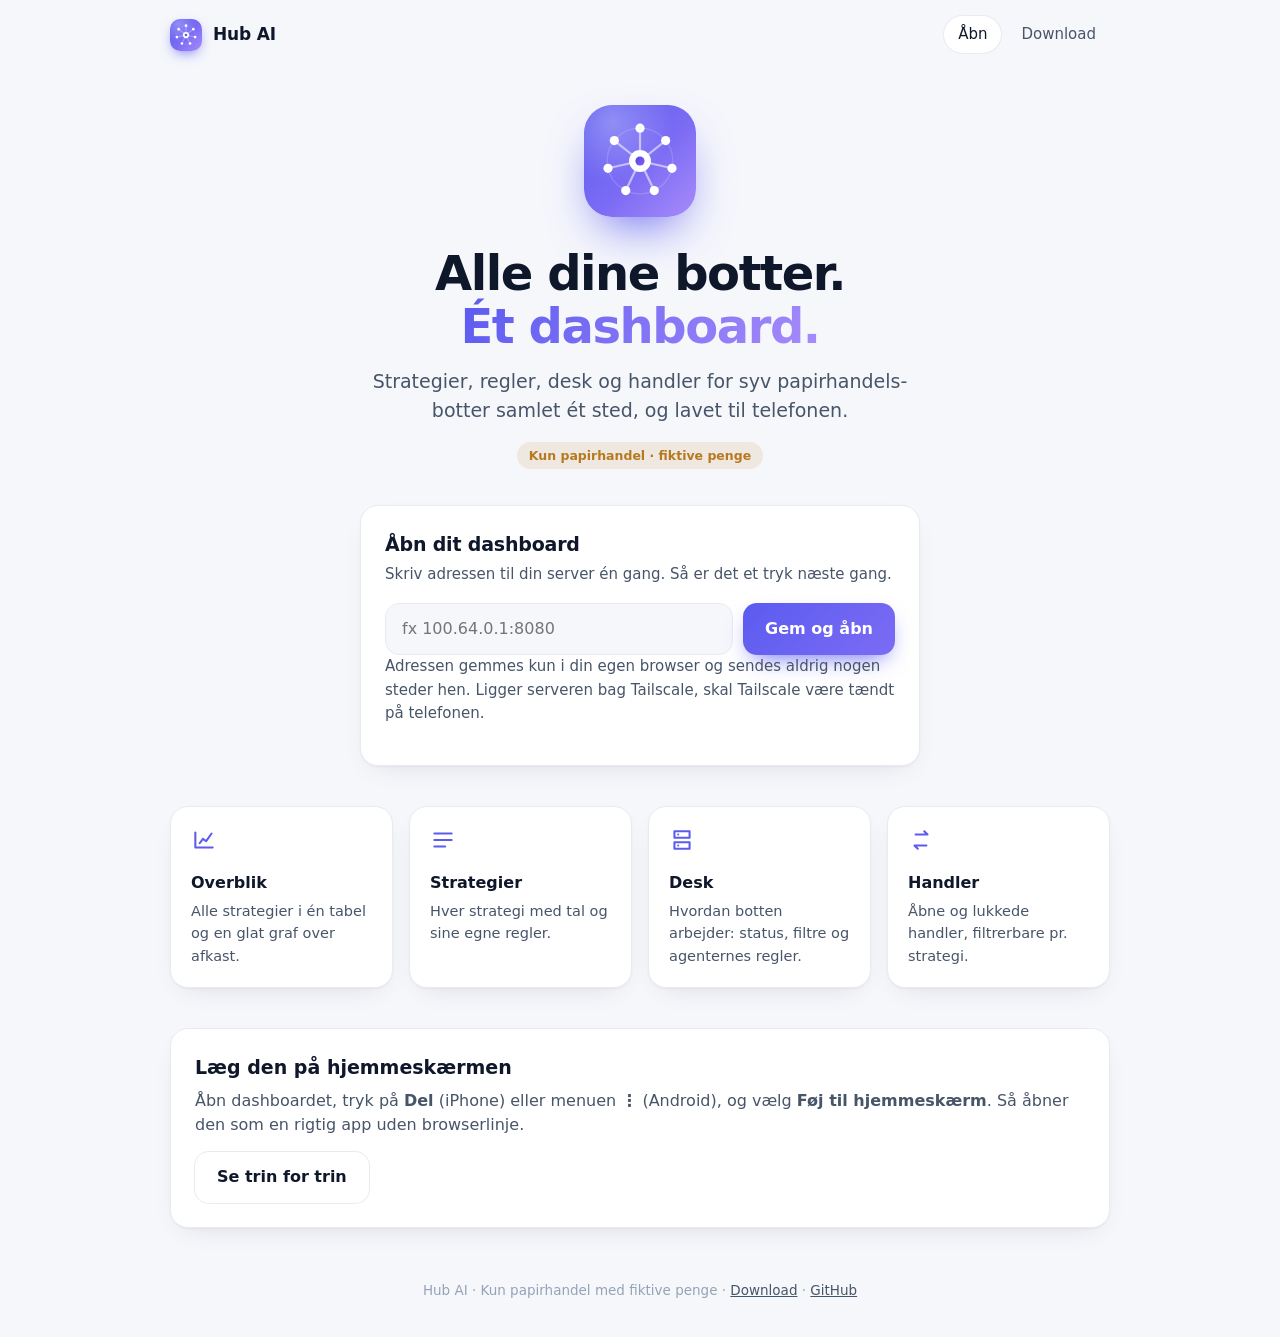
==== index.html @ 38bf0f1c "Hjemmesiden i roden af repoet, som hos Flower, og installérbar som app Flytter forsiden, downloadsid" ====
<!doctype html>
<html lang="da">
<head>
<meta charset="utf-8">
<meta name="viewport" content="width=device-width, initial-scale=1, viewport-fit=cover">
<title>Hub AI – alle dine botter ét sted</title>
<meta name="description" content="Strategier, regler, desk og handler for syv papirhandels-botter i ét dashboard. Kun papirhandel med fiktive penge.">
<meta name="theme-color" content="#f6f7fb" media="(prefers-color-scheme: light)">
<meta name="theme-color" content="#0b0e14" media="(prefers-color-scheme: dark)">
<meta name="color-scheme" content="light dark">
<meta property="og:title" content="Hub AI"><meta property="og:description" content="Alle dine papirhandels-botter ét sted.">
<meta property="og:image" content="https://dani-gh1.github.io/Hub-AI/assets/og-image.png"><meta property="og:type" content="website">
<meta name="apple-mobile-web-app-capable" content="yes"><meta name="apple-mobile-web-app-title" content="Hub AI">
<link rel="manifest" href="manifest.webmanifest">
<link rel="icon" href="assets/favicon.svg" type="image/svg+xml"><link rel="icon" href="assets/favicon-32.png" sizes="32x32" type="image/png">
<link rel="apple-touch-icon" href="assets/apple-touch-icon.png">
<link rel="stylesheet" href="assets/site.css">
</head>
<body>
<div class="wrap">
  <nav class="top">
    <a class="brand" href="./"><img src="assets/logo.svg" alt="">Hub AI</a>
    <div class="links"><a href="./" aria-current="page">Åbn</a><a href="download/">Download</a></div>
  </nav>

  <header class="hero">
    <img class="big" src="assets/logo.svg" alt="Hub AI-logo">
    <h1>Alle dine botter.<br><em>Ét dashboard.</em></h1>
    <p class="lead">Strategier, regler, desk og handler for syv papirhandels-botter samlet ét sted, og lavet til telefonen.</p>
    <span class="badge">Kun papirhandel · fiktive penge</span>
  </header>

  <section class="card launch" id="launch" aria-labelledby="lt">
    <div id="saved" class="saved">
      <h2 id="lt">Velkommen tilbage</h2>
      <p>Dit dashboard ligger på <span class="addr" id="addr"></span></p>
      <a class="btn big" id="open" href="#">Åbn dashboard →</a>
      <div class="count" id="count"></div>
      <div class="linkrow"><button type="button" id="change">Skift adresse</button><button type="button" id="auto"></button></div>
    </div>
    <form id="setup" autocomplete="off">
      <h2>Åbn dit dashboard</h2>
      <p>Skriv adressen til din server én gang. Så er det et tryk næste gang.</p>
      <div class="row">
        <input type="text" id="input" inputmode="url" autocapitalize="off" autocorrect="off" spellcheck="false" placeholder="fx 100.64.0.1:8080" aria-label="Serverens adresse">
        <button class="btn" type="submit">Gem og åbn</button>
      </div>
      <p class="hint" id="err" role="alert" style="color:var(--warn);display:none"></p>
      <p class="hint">Adressen gemmes kun i din egen browser og sendes aldrig nogen steder hen. Ligger serveren bag Tailscale, skal Tailscale være tændt på telefonen.</p>
    </form>
  </section>

  <section class="grid" aria-label="Det kan du">
    <div class="card feat"><svg viewBox="0 0 24 24"><path d="M4 19V5M4 19h16M8 15l3-4 3 2 5-7"/></svg><h3>Overblik</h3><p>Alle strategier i én tabel og en glat graf over afkast.</p></div>
    <div class="card feat"><svg viewBox="0 0 24 24"><path d="M4 6h16M4 12h16M4 18h10"/></svg><h3>Strategier</h3><p>Hver strategi med tal og sine egne regler.</p></div>
    <div class="card feat"><svg viewBox="0 0 24 24"><path d="M5 4h14v6H5zM5 14h14v6H5zM8.5 7h.01M8.5 17h.01"/></svg><h3>Desk</h3><p>Hvordan botten arbejder: status, filtre og agenternes regler.</p></div>
    <div class="card feat"><svg viewBox="0 0 24 24"><path d="M7 7h11l-3-3M17 17H6l3 3"/></svg><h3>Handler</h3><p>Åbne og lukkede handler, filtrerbare pr. strategi.</p></div>
  </section>

  <section class="card" style="margin-bottom:8px">
    <h2 style="margin:0 0 6px;font-size:19px">Læg den på hjemmeskærmen</h2>
    <p class="sub" style="margin:0 0 14px">Åbn dashboardet, tryk på <b>Del</b> (iPhone) eller menuen <b>⋮</b> (Android), og vælg <b>Føj til hjemmeskærm</b>. Så åbner den som en rigtig app uden browserlinje.</p>
    <a class="btn ghost" href="download/#hjemmeskaerm">Se trin for trin</a>
  </section>

  <footer>Hub AI · Kun papirhandel med fiktive penge · <a href="download/">Download</a> · <a href="https://github.com/Dani-gh1/Hub-AI">GitHub</a></footer>
</div>
<script>
"use strict";
const K = { addr: "hub.addr", auto: "hub.auto" };
const $ = (id) => document.getElementById(id);
const get = (k) => { try { return localStorage.getItem(k); } catch (e) { return null; } };
const set = (k, v) => { try { v == null ? localStorage.removeItem(k) : localStorage.setItem(k, v); } catch (e) {} };
let timer = null;

function clean(raw) {                       // "100.64.0.1" -> "http://100.64.0.1:8080/"
  let s = String(raw || "").trim().replace(/\s+/g, "");
  if (!s) return null;
  const scheme = /^https:\/\//i.test(s) ? "https" : "http";
  s = s.replace(/^https?:\/\//i, "").replace(/\/.*$/, "");
  if (!/^[A-Za-z0-9.-]+(:\d{1,5})?$/.test(s)) return null;
  if (!/:\d+$/.test(s) && scheme === "http") s += ":8080";
  return { shown: scheme === "https" ? `https://${s}` : s, url: `${scheme}://${s}/` };
}
function show() {
  const saved = clean(get(K.addr));
  $("saved").style.display = saved ? "block" : "none";
  $("setup").style.display = saved ? "none" : "block";
  if (!saved) return;
  $("addr").textContent = saved.shown; $("open").href = saved.url;
  const auto = get(K.auto) !== "off";
  $("auto").textContent = auto ? "Åbn ikke automatisk" : "Åbn automatisk";
  clearInterval(timer); $("count").style.display = "none";
  const stay = new URLSearchParams(location.search).has("stay") || location.hash === "#stay";
  if (auto && !stay) {
    let n = 3; $("count").style.display = "block";
    const tick = () => { $("count").textContent = `Åbner om ${n} … (tryk “Skift adresse” for at blive her)`; if (n-- <= 0) { clearInterval(timer); location.href = saved.url; } };
    tick(); timer = setInterval(tick, 1000);
  }
}
$("setup").addEventListener("submit", (e) => {
  e.preventDefault();
  const c = clean($("input").value);
  if (!c) { $("err").textContent = "Det ligner ikke en adresse. Skriv fx 100.64.0.1:8080 eller serverens navn."; $("err").style.display = "block"; return; }
  set(K.addr, c.url); location.href = c.url;
});
$("change").addEventListener("click", () => { clearInterval(timer); set(K.addr, null); $("input").value = ""; show(); $("input").focus(); });
$("auto").addEventListener("click", () => { set(K.auto, get(K.auto) === "off" ? "on" : "off"); clearInterval(timer); history.replaceState(null, "", "#stay"); show(); });
// Et delbart link med adressen i: .../Hub-AI/?server=100.64.0.1:8080
const q = new URLSearchParams(location.search).get("server");
if (q && clean(q)) { set(K.addr, clean(q).url); history.replaceState(null, "", location.pathname); }
show();
if ("serviceWorker" in navigator) navigator.serviceWorker.register("sw.js").catch(() => {});
</script>
</body>
</html>
---- assets/site.css ----
:root{--bg:#f6f7fb;--surface:#fff;--ink:#0f172a;--ink2:#475569;--mute:#94a3b8;--line:#e8ebf2;--soft:#f1f4f9;--acc:#5b5bf0;--acc2:#a78bfa;--pos:#0f9d6a;--warn:#b7791f;
  --shadow:0 1px 2px rgba(15,23,42,.04),0 10px 30px -14px rgba(15,23,42,.14);--r:18px}
@media (prefers-color-scheme:dark){:root{--bg:#0b0e14;--surface:#141821;--ink:#eef1f7;--ink2:#a7b0c0;--mute:#667085;--line:#222836;--soft:#1a1f2b;--acc:#8b8bff;--pos:#3ddc97;--warn:#e5b45a;
  --shadow:0 1px 2px rgba(0,0,0,.3),0 14px 32px -16px rgba(0,0,0,.65)}}
*{box-sizing:border-box;-webkit-tap-highlight-color:transparent}
html{-webkit-text-size-adjust:100%;scroll-behavior:smooth}
body{margin:0;background:var(--bg);color:var(--ink);font:16px/1.55 Inter,ui-sans-serif,system-ui,-apple-system,"Segoe UI",Roboto,sans-serif;-webkit-font-smoothing:antialiased;
  padding:env(safe-area-inset-top) env(safe-area-inset-right) env(safe-area-inset-bottom) env(safe-area-inset-left)}
a{color:inherit}button,input{font:inherit;color:inherit}
.wrap{max-width:980px;margin:0 auto;padding:0 20px}
nav.top{display:flex;align-items:center;gap:12px;padding:16px 0}
nav.top .brand{display:flex;align-items:center;gap:11px;text-decoration:none;font-weight:700;letter-spacing:-.01em;font-size:17px}
nav.top img{width:32px;height:32px;border-radius:10px;box-shadow:0 5px 14px -5px var(--acc)}
nav.top .links{margin-left:auto;display:flex;gap:6px}
nav.top .links a{text-decoration:none;color:var(--ink2);padding:7px 14px;border-radius:99px;font-size:15px;transition:background .15s,color .15s}
nav.top .links a:hover,nav.top .links a[aria-current]{background:var(--surface);color:var(--ink);box-shadow:0 0 0 1px var(--line)}
.hero{text-align:center;padding:36px 0 28px}
.hero img.big{width:112px;height:112px;border-radius:28px;box-shadow:0 22px 50px -18px var(--acc);margin-bottom:22px}
h1{font-size:clamp(30px,6vw,48px);line-height:1.1;letter-spacing:-.03em;margin:0 0 14px}
h1 em{font-style:normal;background:linear-gradient(120deg,var(--acc),var(--acc2));-webkit-background-clip:text;background-clip:text;color:transparent}
.lead{color:var(--ink2);max-width:560px;margin:0 auto;font-size:clamp(16px,2.4vw,19px)}
.badge{display:inline-block;margin-top:16px;font-size:12.5px;font-weight:600;color:var(--warn);background:color-mix(in srgb,var(--warn) 12%,transparent);border-radius:99px;padding:4px 12px}
.card{background:var(--surface);border:1px solid var(--line);border-radius:var(--r);box-shadow:var(--shadow);padding:24px}
.launch{max-width:560px;margin:8px auto 40px}
.launch h2{margin:0 0 4px;font-size:19px;letter-spacing:-.01em}.launch p{margin:0 0 16px;color:var(--ink2);font-size:15px}
.row{display:flex;gap:10px}
input[type=text]{flex:1;min-width:0;background:var(--bg);border:1px solid var(--line);border-radius:14px;padding:13px 16px;font-size:16px}
input[type=text]:focus{outline:2px solid var(--acc);outline-offset:1px}
.btn{display:inline-flex;align-items:center;justify-content:center;gap:8px;border:0;cursor:pointer;text-decoration:none;font-weight:600;padding:13px 22px;border-radius:14px;
  background:linear-gradient(135deg,var(--acc),#7c6cf4);color:#fff;box-shadow:0 10px 24px -10px var(--acc);transition:transform .12s,box-shadow .12s;white-space:nowrap}
.btn:hover{transform:translateY(-1px)}.btn:active{transform:none}
.btn.ghost{background:var(--surface);color:var(--ink);box-shadow:0 0 0 1px var(--line)}
.btn.big{padding:16px 28px;font-size:17px;width:100%}
.hint{font-size:13px;color:var(--mute);margin:12px 0 0}
.saved{display:none}.saved .addr{font-family:ui-monospace,SFMono-Regular,Menlo,monospace;background:var(--soft);padding:2px 8px;border-radius:8px;font-size:14px}
.linkrow{display:flex;gap:16px;justify-content:center;margin-top:14px;font-size:14px}.linkrow a,.linkrow button{color:var(--ink2);background:none;border:0;cursor:pointer;text-decoration:underline;padding:0}
.count{color:var(--mute);font-size:14px;text-align:center;margin-top:12px;display:none}
.grid{display:grid;grid-template-columns:repeat(auto-fit,minmax(210px,1fr));gap:16px;margin:0 0 40px}
.feat{padding:20px}.feat svg{width:26px;height:26px;stroke:var(--acc);fill:none;stroke-width:1.9;stroke-linecap:round;stroke-linejoin:round;margin-bottom:10px}
.feat h3{margin:0 0 4px;font-size:16px}.feat p{margin:0;color:var(--ink2);font-size:14.5px}
h2.sec{font-size:24px;letter-spacing:-.02em;margin:48px 0 6px}.sub{color:var(--ink2);margin:0 0 20px}
.steps{counter-reset:s;list-style:none;margin:0;padding:0;display:grid;gap:14px}
.steps li{counter-increment:s;display:flex;gap:14px;align-items:flex-start}
.steps li::before{content:counter(s);flex:none;width:28px;height:28px;border-radius:50%;background:var(--soft);color:var(--acc);font-weight:700;font-size:14px;display:grid;place-items:center;margin-top:1px}
.steps li>div>b{display:block}.steps li>div>span{color:var(--ink2);font-size:15px}.steps span b{color:var(--ink)}
.code{position:relative;background:#0f1320;color:#e7eaf3;border-radius:14px;padding:14px 84px 14px 16px;font:13.5px/1.5 ui-monospace,SFMono-Regular,Menlo,monospace;margin:10px 0;white-space:pre-wrap;word-break:break-word}
.code button{position:absolute;top:8px;right:8px;z-index:1;background:#222a44;border:0;color:#cfd6ee;border-radius:9px;padding:6px 11px;font-size:12.5px;cursor:pointer}
.code button:hover{background:#2c3556}
.tabs{display:inline-flex;background:var(--soft);border-radius:12px;padding:3px;margin-bottom:16px}
.tabs button{border:0;background:none;padding:7px 16px;border-radius:9px;cursor:pointer;color:var(--ink2)}
.tabs button[aria-selected=true]{background:var(--surface);color:var(--ink);font-weight:600;box-shadow:0 1px 3px rgba(15,23,42,.12)}
.panel[hidden]{display:none}
.two{display:grid;grid-template-columns:repeat(auto-fit,minmax(300px,1fr));gap:16px;align-items:start}
.dl{display:flex;gap:14px;align-items:center;flex-wrap:wrap}
.dl .meta{color:var(--ink2);font-size:14px}
footer{text-align:center;color:var(--mute);font-size:13.5px;padding:44px 0 36px}
footer a{color:var(--ink2)}
@media (max-width:560px){.row{flex-direction:column}.btn{width:100%}nav.top .links a{padding:7px 11px}.card{padding:20px}.hero{padding-top:20px}}
@media (prefers-reduced-motion:reduce){*{transition:none!important;scroll-behavior:auto!important}}
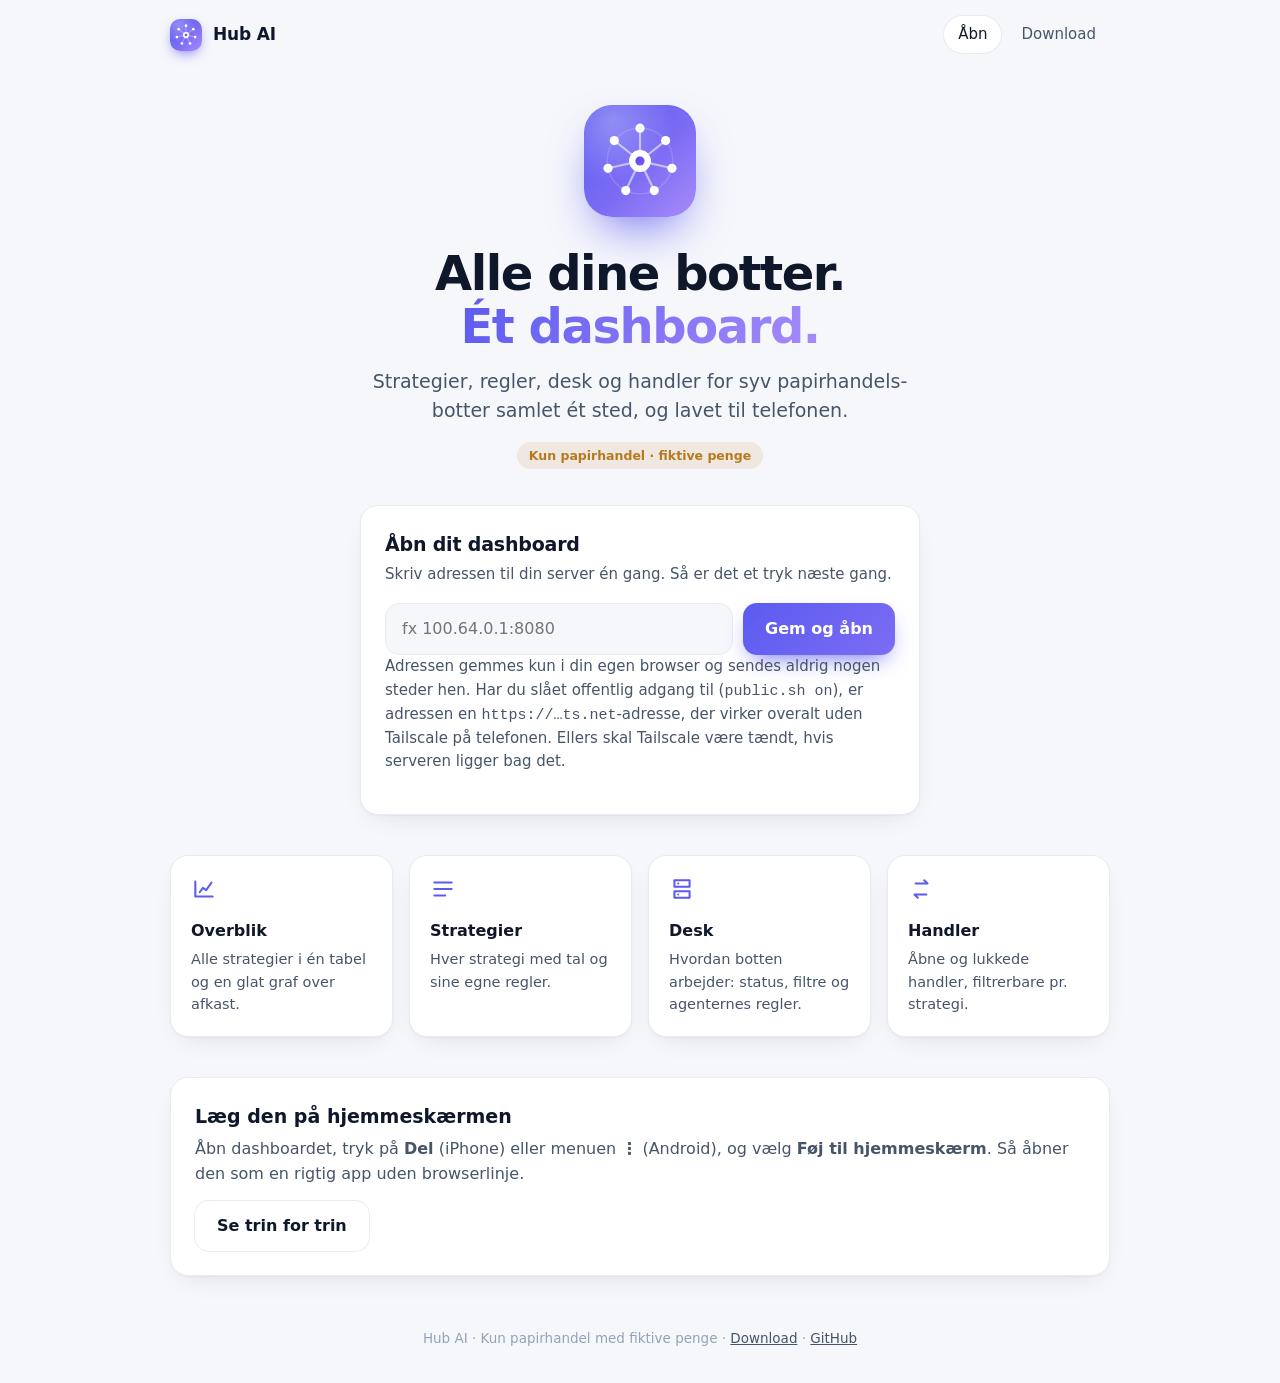
==== commit 74eaa7b6: "Åbn dashboardet fra hvor som helst: offentlig adgang via Tailscale Funnel deploy/public.sh on|off|st" ====
--- a/index.html
+++ b/index.html
@@ -46,7 +46,7 @@
         <button class="btn" type="submit">Gem og åbn</button>
       </div>
       <p class="hint" id="err" role="alert" style="color:var(--warn);display:none"></p>
-      <p class="hint">Adressen gemmes kun i din egen browser og sendes aldrig nogen steder hen. Ligger serveren bag Tailscale, skal Tailscale være tændt på telefonen.</p>
+      <p class="hint">Adressen gemmes kun i din egen browser og sendes aldrig nogen steder hen. Har du slået offentlig adgang til (<code>public.sh on</code>), er adressen en <code>https://…ts.net</code>-adresse, der virker overalt uden Tailscale på telefonen. Ellers skal Tailscale være tændt, hvis serveren ligger bag det.</p>
     </form>
   </section>
 
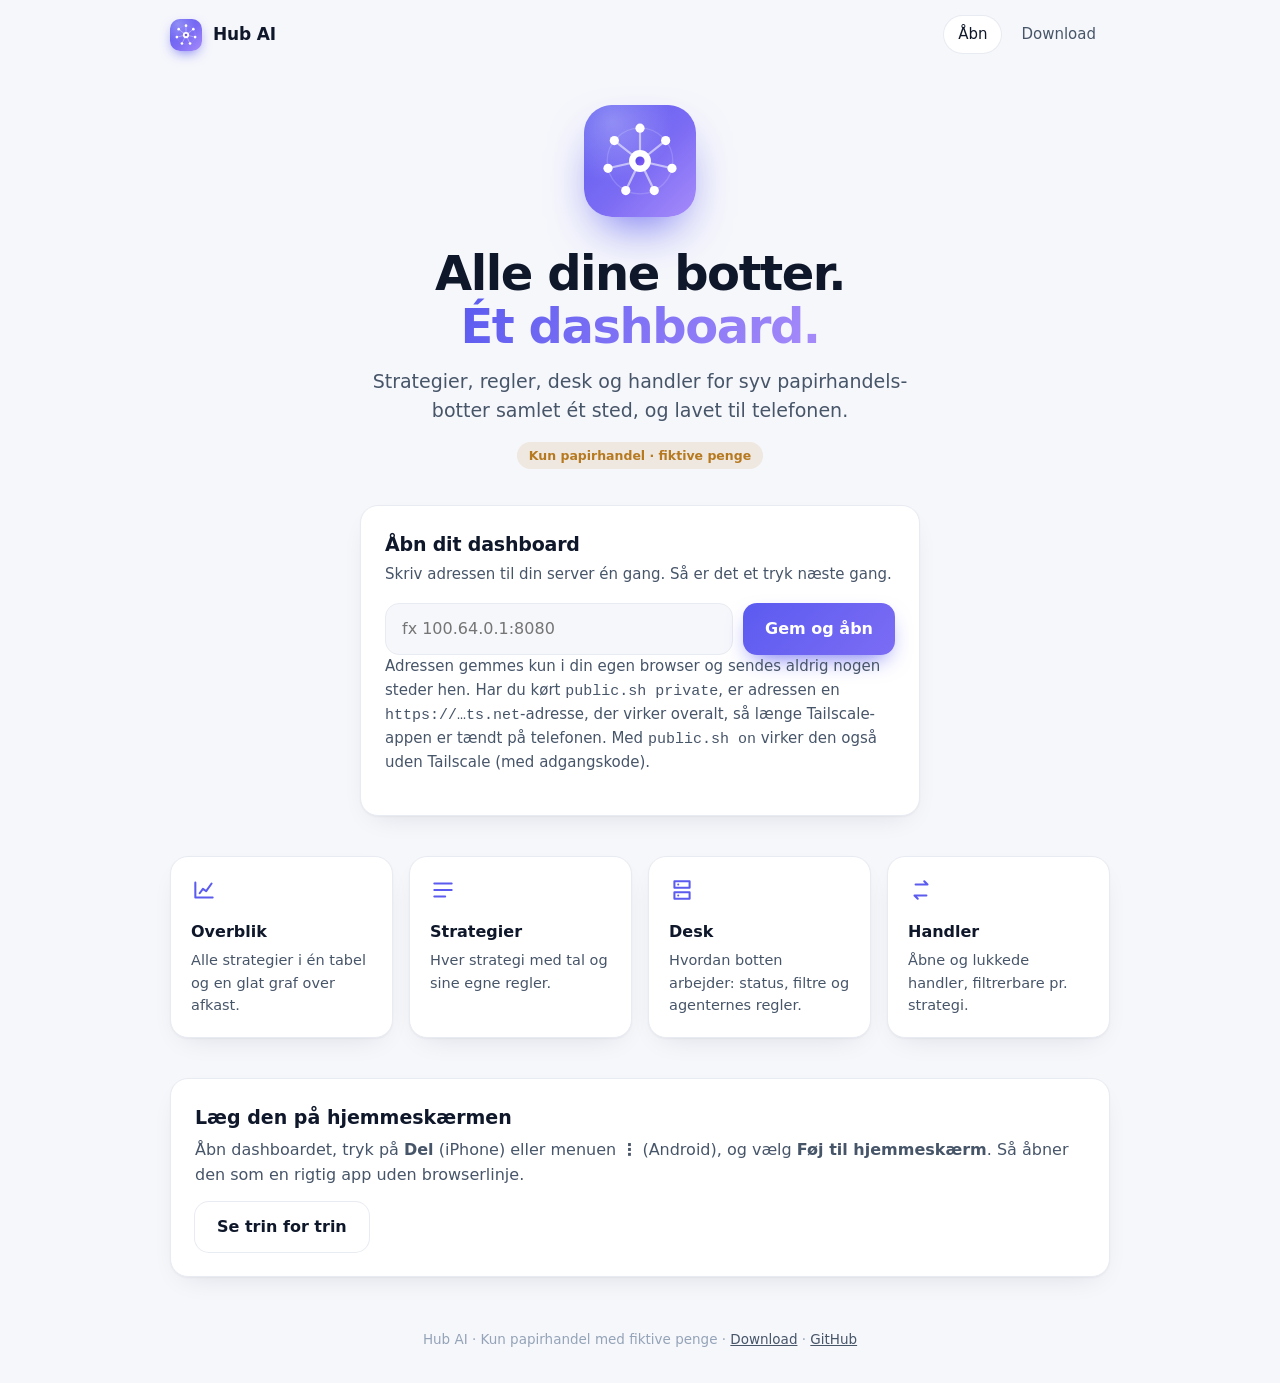
==== commit 5e658264: "Privat adgang fra hvor som helst uden adgangskode, og et bevidst åbent valg public.sh private: kun d" ====
--- a/index.html
+++ b/index.html
@@ -46,7 +46,7 @@
         <button class="btn" type="submit">Gem og åbn</button>
       </div>
       <p class="hint" id="err" role="alert" style="color:var(--warn);display:none"></p>
-      <p class="hint">Adressen gemmes kun i din egen browser og sendes aldrig nogen steder hen. Har du slået offentlig adgang til (<code>public.sh on</code>), er adressen en <code>https://…ts.net</code>-adresse, der virker overalt uden Tailscale på telefonen. Ellers skal Tailscale være tændt, hvis serveren ligger bag det.</p>
+      <p class="hint">Adressen gemmes kun i din egen browser og sendes aldrig nogen steder hen. Har du kørt <code>public.sh private</code>, er adressen en <code>https://…ts.net</code>-adresse, der virker overalt, så længe Tailscale-appen er tændt på telefonen. Med <code>public.sh on</code> virker den også uden Tailscale (med adgangskode).</p>
     </form>
   </section>
 
